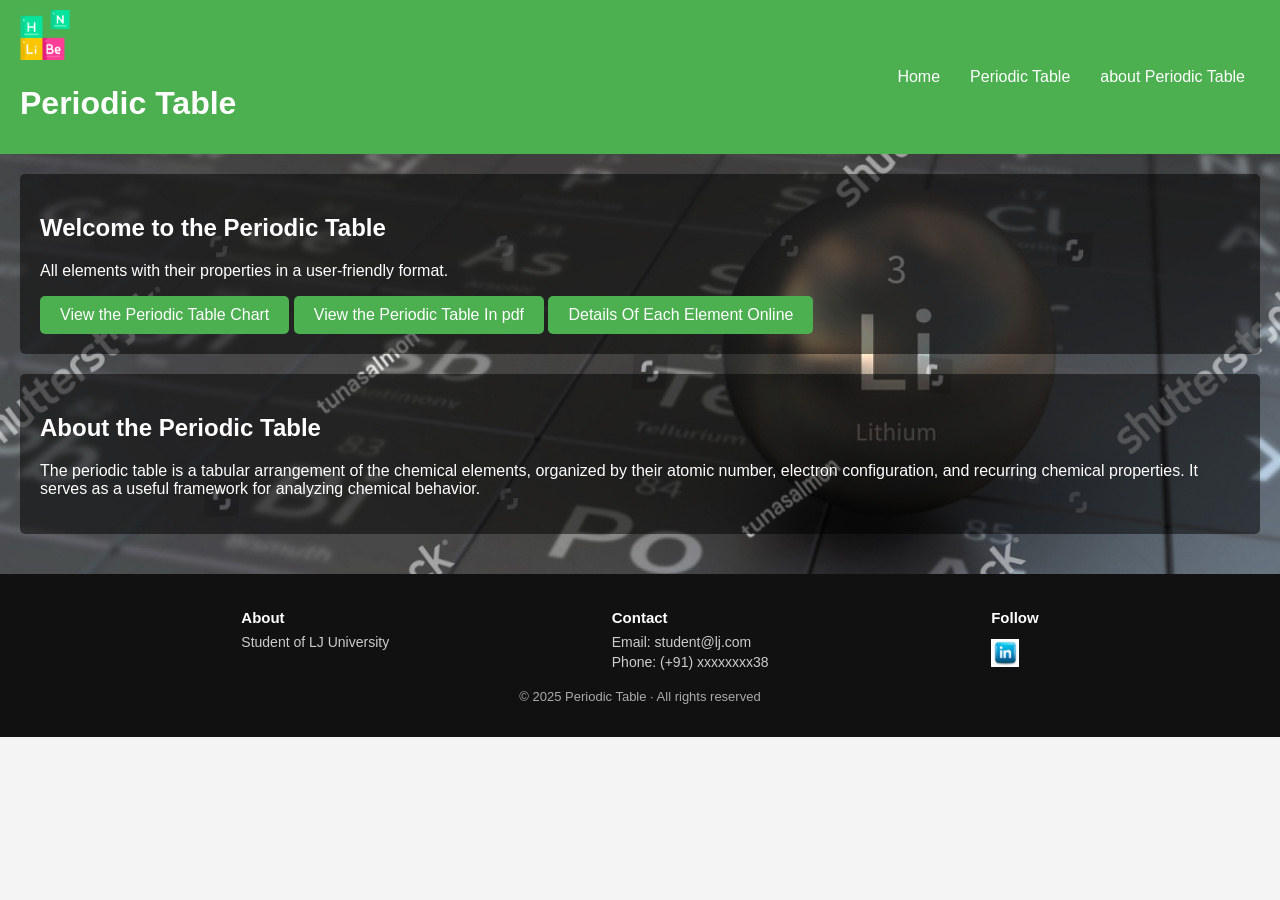
==== index.html @ 5ab3e8d1 "Initial commit" ====
<!DOCTYPE html>
<html lang="en">
<head>
    <meta charset="UTF-8">
    <meta name="viewport" content="width=device-width, initial-scale=1.0">
    <title>Periodic Table</title>
    <link rel="stylesheet" href="style/style.css">
    <script src="app.js"></script>
</head>
<body>
    <header>
        <div class="logo">
            <a href="index.html"><img src="assets/periodic-table.png" alt="Logo" class="img-fluid" /></a>
            <h1>Periodic Table</h1>
        </div>
        <nav>
            <ul>
                <li><a href="#home">Home</a></li>
                <li><a href="periodicTable.html">Periodic Table</a></li>
                <li><a href="about.html">about Periodic Table</a></li>
            </ul>
        </nav>
    </header>

    <main>
        <section id="home">
            <h2>Welcome to the Periodic Table</h2>
            <p>All  elements with their properties in a user-friendly format.</p>
            <a href="assets/PeriodicTable.png" class="btn">View the Periodic Table Chart</a>
            <a href="assets/PeriodicTableMuted2018.pdf" class="btn">View the Periodic Table In pdf</a>
            <a href="https://byjus.com/periodic-table/" class="btn">Details Of Each Element Online </a>


        </section>

        <section id="about">
            <h2>About the Periodic Table</h2>
            <p>The periodic table is a tabular arrangement of the chemical elements, organized by their atomic number, electron configuration, and recurring chemical properties. It serves as a useful framework for analyzing chemical behavior.</p>
        </section>
    </main>

    <footer class="footer">
    <div class="footer-content">
        <div class="footer-section">
        <h3>About</h3>
        <p>Student of LJ University</p>
        </div>

        <div class="footer-section">
        <h3>Contact</h3>
        <p>Email: student@lj.com</p>
        <p>Phone: (+91) xxxxxxxx38</p>
        </div>

        <div class="footer-section">
        <h3>Follow</h3>
        <a
            href="https://www.linkedin.com/in/saeed-machhaliya-464907284"
            target="_blank"
            aria-label="LinkedIn"
        >
            <img src="assets/linkedin-logo-3D.webp" alt="LinkedIn" />
        </a>
        </div>
  </div>

  <p class="footer-bottom">
    © 2025 Periodic Table · All rights reserved
  </p>
</footer>

    <script src="app.js"></script>
</body>
</html>
---- style/style.css ----
body {
    font-family: Arial, sans-serif;
    margin: 0;
    padding: 0;
    background-color: #f4f4f4;
}

header {
    background-color: #4CAF50;
    color: white;
    padding: 10px 20px;
    display: flex;
    justify-content: space-between;
    align-items: center;
}
.specialHeader {
        background-color: #4CAF50;
        color: white;
        align-items: center;
        font-style: italic;
        font-family: Georgia, 'Times New Roman', Times, serif;
        font-size: 50px;
        padding: 10px 20px;}


.logo img {
    width: 50px; /* Adjust logo size */
    height: auto;
}

nav ul {
    list-style-type: none;
    margin: 0;
    padding: 0;
    display: flex;
}

nav ul li {
    margin: 0 15px;
}

nav ul li a {
    color: white;
    text-decoration: none;
}

nav ul li a:hover {
    text-decoration: underline;
}



main {
    padding: 20px;
    background-image: url('../assets/backmain.jpg'); /* Path to your background image */
    background-size: cover;
    background-position: center; /* Center the image */
    color: white; 
}

section {
    background-color: rgba(0, 0, 0, 0.5); /* Semi-transparent background for readability */
    padding: 20px;
    border-radius: 5px;
    margin-bottom: 20px;
}

h2 {
    color: #fff; /* White color for headings */
}

.btn {
    display: inline-block;
    padding: 10px 20px;
    background-color: #4CAF50;
    color: white;
    text-decoration: none;
    border-radius: 5px;
}

.footer {
  background-color: #111;
  color: #eee;
  padding: 20px 10px;
  font-size: 14px;
}

.footer-content {
  display: flex;
  justify-content: space-around;
  align-items: flex-start;
  flex-wrap: wrap;
  gap: 20px;
  max-width: 1000px;
  margin: 0 auto;
}

.footer-section h3 {
  margin-bottom: 8px;
  font-size: 15px;
  color: #fff;
}

.footer-section p {
  margin: 4px 0;
  color: #ccc;
}

.footer-section img {
  width: 28px;
  height: 28px;
  margin-top: 5px;
  transition: transform 0.2s ease;
}

.footer-section img:hover {
  transform: scale(1.1);
}

.footer-bottom {
  text-align: center;
  margin-top: 15px;
  font-size: 13px;
  color: #aaa;
}
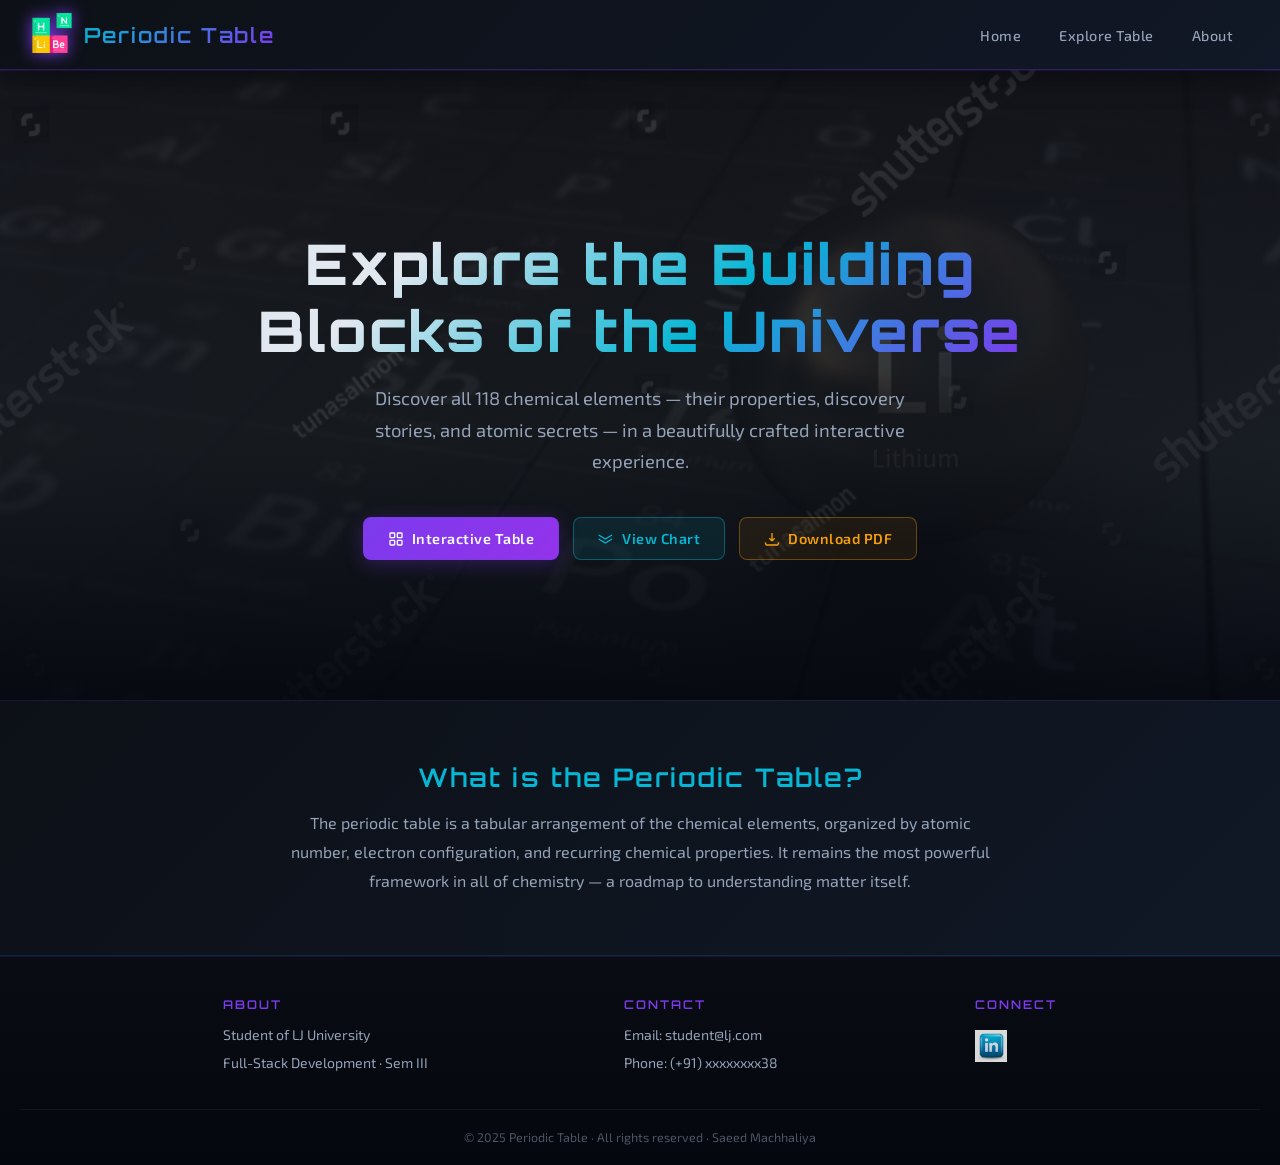
==== commit 03444c6e: "feat: add comprehensive cosmic-themed CSS framework and update project structure with new stylesheet" ====
--- a/index.html
+++ b/index.html
@@ -1,74 +1,84 @@
 <!DOCTYPE html>
 <html lang="en">
 <head>
-    <meta charset="UTF-8">
-    <meta name="viewport" content="width=device-width, initial-scale=1.0">
-    <title>Periodic Table</title>
-    <link rel="stylesheet" href="style/style.css">
-    <script src="app.js"></script>
+  <meta charset="UTF-8" />
+  <meta name="viewport" content="width=device-width, initial-scale=1.0" />
+  <meta name="description" content="Explore all 118 chemical elements with their properties, history, and facts — in a stunning interactive periodic table." />
+  <title>Periodic Table — Interactive Element Explorer</title>
+  <link rel="icon" href="assets/periodic-table.png" type="image/png" />
+  <link rel="stylesheet" href="style/style.css" />
 </head>
 <body>
-    <header>
-        <div class="logo">
-            <a href="index.html"><img src="assets/periodic-table.png" alt="Logo" class="img-fluid" /></a>
-            <h1>Periodic Table</h1>
-        </div>
-        <nav>
-            <ul>
-                <li><a href="#home">Home</a></li>
-                <li><a href="periodicTable.html">Periodic Table</a></li>
-                <li><a href="about.html">about Periodic Table</a></li>
-            </ul>
-        </nav>
-    </header>
 
-    <main>
-        <section id="home">
-            <h2>Welcome to the Periodic Table</h2>
-            <p>All  elements with their properties in a user-friendly format.</p>
-            <a href="assets/PeriodicTable.png" class="btn">View the Periodic Table Chart</a>
-            <a href="assets/PeriodicTableMuted2018.pdf" class="btn">View the Periodic Table In pdf</a>
-            <a href="https://byjus.com/periodic-table/" class="btn">Details Of Each Element Online </a>
+  <!-- ═══════════════════════ HEADER ═══════════════════════ -->
+  <header>
+    <div class="logo">
+      <a href="index.html"><img src="assets/periodic-table.png" alt="Periodic Table Logo" /></a>
+      <h1>Periodic Table</h1>
+    </div>
+    <nav aria-label="Main navigation">
+      <ul>
+        <li><a href="#home">Home</a></li>
+        <li><a href="periodicTable.html">Explore Table</a></li>
+        <li><a href="about.html">About</a></li>
+      </ul>
+    </nav>
+  </header>
 
+  <!-- ═══════════════════════ MAIN ═══════════════════════ -->
+  <main>
 
-        </section>
+    <!-- Hero Section -->
+    <section id="home">
+      <h2>Explore the Building<br/>Blocks of the Universe</h2>
+      <p>Discover all 118 chemical elements — their properties, discovery stories, and atomic secrets — in a beautifully crafted interactive experience.</p>
 
-        <section id="about">
-            <h2>About the Periodic Table</h2>
-            <p>The periodic table is a tabular arrangement of the chemical elements, organized by their atomic number, electron configuration, and recurring chemical properties. It serves as a useful framework for analyzing chemical behavior.</p>
-        </section>
-    </main>
+      <div class="btn-group">
+        <a href="periodicTable.html" class="btn btn-primary" id="btn-explore-table">
+          <svg width="16" height="16" fill="none" stroke="currentColor" stroke-width="2" viewBox="0 0 24 24"><rect x="3" y="3" width="7" height="7" rx="1"/><rect x="14" y="3" width="7" height="7" rx="1"/><rect x="3" y="14" width="7" height="7" rx="1"/><rect x="14" y="14" width="7" height="7" rx="1"/></svg>
+          Interactive Table
+        </a>
+        <a href="assets/PeriodicTable.png" class="btn btn-secondary" id="btn-view-chart" target="_blank">
+          <svg width="16" height="16" fill="none" stroke="currentColor" stroke-width="2" viewBox="0 0 24 24"><path d="M1 6l10 6 10-6"/><path d="M1 12l10 6 10-6"/></svg>
+          View Chart
+        </a>
+        <a href="assets/PeriodicTableMuted2018.pdf" class="btn btn-outline" id="btn-download-pdf" target="_blank">
+          <svg width="16" height="16" fill="none" stroke="currentColor" stroke-width="2" viewBox="0 0 24 24"><path d="M12 15V3m0 12l-4-4m4 4l4-4"/><path d="M2 17l.621 2.485A2 2 0 004.561 21h14.878a2 2 0 001.94-1.515L22 17"/></svg>
+          Download PDF
+        </a>
+      </div>
+    </section>
 
-    <footer class="footer">
+    <!-- About Blurb -->
+    <section id="about">
+      <h2>What is the Periodic Table?</h2>
+      <p>The periodic table is a tabular arrangement of the chemical elements, organized by atomic number, electron configuration, and recurring chemical properties. It remains the most powerful framework in all of chemistry — a roadmap to understanding matter itself.</p>
+    </section>
+
+  </main>
+
+  <!-- ═══════════════════════ FOOTER ═══════════════════════ -->
+  <footer class="footer">
     <div class="footer-content">
-        <div class="footer-section">
+      <div class="footer-section">
         <h3>About</h3>
         <p>Student of LJ University</p>
-        </div>
-
-        <div class="footer-section">
+        <p>Full-Stack Development · Sem III</p>
+      </div>
+      <div class="footer-section">
         <h3>Contact</h3>
         <p>Email: student@lj.com</p>
         <p>Phone: (+91) xxxxxxxx38</p>
-        </div>
+      </div>
+      <div class="footer-section">
+        <h3>Connect</h3>
+        <a href="https://www.linkedin.com/in/saeed-machhaliya-464907284" target="_blank" aria-label="LinkedIn Profile">
+          <img src="assets/linkedin-logo-3D.webp" alt="LinkedIn" />
+        </a>
+      </div>
+    </div>
+    <p class="footer-bottom">© 2025 Periodic Table · All rights reserved · Saeed Machhaliya</p>
+  </footer>
 
-        <div class="footer-section">
-        <h3>Follow</h3>
-        <a
-            href="https://www.linkedin.com/in/saeed-machhaliya-464907284"
-            target="_blank"
-            aria-label="LinkedIn"
-        >
-            <img src="assets/linkedin-logo-3D.webp" alt="LinkedIn" />
-        </a>
-        </div>
-  </div>
-
-  <p class="footer-bottom">
-    © 2025 Periodic Table · All rights reserved
-  </p>
-</footer>
-
-    <script src="app.js"></script>
 </body>
 </html>
--- a/style/style.css
+++ b/style/style.css
@@ -1,88 +1,279 @@
+/* =============================================
+   COSMIC PERIODIC TABLE — SHARED STYLES
+   Theme: Deep Space Dark with Neon Accents
+   ============================================= */
+
+@import url('https://fonts.googleapis.com/css2?family=Orbitron:wght@400;600;800&family=Exo+2:wght@300;400;600;700&family=Space+Mono:wght@400;700&display=swap');
+
+:root {
+  --bg-dark: #05070f;
+  --bg-card: #0d1117;
+  --bg-surface: #111827;
+  --accent-primary: #7c3aed;   /* violet */
+  --accent-secondary: #06b6d4; /* cyan */
+  --accent-gold: #f59e0b;      /* amber */
+  --accent-rose: #f43f5e;      /* rose */
+  --text-primary: #e2e8f0;
+  --text-secondary: #94a3b8;
+  --text-muted: #4b5563;
+  --border-glow: rgba(124, 58, 237, 0.4);
+  --glow-cyan: rgba(6, 182, 212, 0.3);
+  --glow-gold: rgba(245, 158, 11, 0.3);
+}
+
+* {
+  box-sizing: border-box;
+  margin: 0;
+  padding: 0;
+}
+
 body {
-    font-family: Arial, sans-serif;
-    margin: 0;
-    padding: 0;
-    background-color: #f4f4f4;
-}
-
+  font-family: 'Exo 2', sans-serif;
+  background-color: var(--bg-dark);
+  background-image:
+    radial-gradient(ellipse at 20% 20%, rgba(124,58,237,0.08) 0%, transparent 50%),
+    radial-gradient(ellipse at 80% 80%, rgba(6,182,212,0.06) 0%, transparent 50%),
+    url("data:image/svg+xml,%3Csvg width='60' height='60' viewBox='0 0 60 60' xmlns='http://www.w3.org/2000/svg'%3E%3Cg fill='none' fill-rule='evenodd'%3E%3Cg fill='%239C92AC' fill-opacity='0.03'%3E%3Ccircle cx='30' cy='30' r='1'/%3E%3C/g%3E%3C/g%3E%3C/svg%3E");
+  color: var(--text-primary);
+  min-height: 100vh;
+}
+
+/* ─── HEADER ─── */
 header {
-    background-color: #4CAF50;
-    color: white;
-    padding: 10px 20px;
-    display: flex;
-    justify-content: space-between;
-    align-items: center;
-}
-.specialHeader {
-        background-color: #4CAF50;
-        color: white;
-        align-items: center;
-        font-style: italic;
-        font-family: Georgia, 'Times New Roman', Times, serif;
-        font-size: 50px;
-        padding: 10px 20px;}
-
+  background: linear-gradient(135deg, rgba(13,17,23,0.98) 0%, rgba(17,24,39,0.98) 100%);
+  backdrop-filter: blur(20px);
+  border-bottom: 1px solid rgba(124, 58, 237, 0.3);
+  padding: 0 2rem;
+  height: 70px;
+  display: flex;
+  justify-content: space-between;
+  align-items: center;
+  position: sticky;
+  top: 0;
+  z-index: 50;
+  box-shadow: 0 4px 30px rgba(0,0,0,0.5), 0 1px 0 rgba(124,58,237,0.2);
+}
+
+.logo {
+  display: flex;
+  align-items: center;
+  gap: 12px;
+  text-decoration: none;
+}
 
 .logo img {
-    width: 50px; /* Adjust logo size */
-    height: auto;
-}
-
+  width: 40px;
+  height: 40px;
+  filter: drop-shadow(0 0 8px var(--accent-primary));
+  transition: filter 0.3s ease;
+}
+
+.logo:hover img {
+  filter: drop-shadow(0 0 14px var(--accent-secondary));
+}
+
+h1 {
+  font-family: 'Orbitron', sans-serif;
+  font-size: 1.3rem;
+  font-weight: 600;
+  color: var(--text-primary);
+  letter-spacing: 2px;
+  background: linear-gradient(135deg, var(--accent-secondary), var(--accent-primary));
+  -webkit-background-clip: text;
+  -webkit-text-fill-color: transparent;
+  background-clip: text;
+}
+
+/* ─── NAV ─── */
 nav ul {
-    list-style-type: none;
-    margin: 0;
-    padding: 0;
-    display: flex;
-}
-
-nav ul li {
-    margin: 0 15px;
+  list-style: none;
+  display: flex;
+  gap: 8px;
 }
 
 nav ul li a {
-    color: white;
-    text-decoration: none;
+  color: var(--text-secondary);
+  text-decoration: none;
+  font-family: 'Exo 2', sans-serif;
+  font-size: 0.9rem;
+  font-weight: 500;
+  letter-spacing: 0.5px;
+  padding: 6px 14px;
+  border-radius: 6px;
+  border: 1px solid transparent;
+  transition: all 0.25s ease;
 }
 
 nav ul li a:hover {
-    text-decoration: underline;
-}
-
-
-
+  color: var(--accent-secondary);
+  border-color: rgba(6, 182, 212, 0.3);
+  background: rgba(6, 182, 212, 0.05);
+  text-decoration: none;
+}
+
+/* ─── MAIN / HOME ─── */
 main {
-    padding: 20px;
-    background-image: url('../assets/backmain.jpg'); /* Path to your background image */
-    background-size: cover;
-    background-position: center; /* Center the image */
-    color: white; 
-}
-
-section {
-    background-color: rgba(0, 0, 0, 0.5); /* Semi-transparent background for readability */
-    padding: 20px;
-    border-radius: 5px;
-    margin-bottom: 20px;
-}
-
-h2 {
-    color: #fff; /* White color for headings */
+  min-height: calc(100vh - 70px - 160px);
+  padding: 0;
+  position: relative;
+  overflow: hidden;
+}
+
+/* Hero Section */
+#home {
+  min-height: 70vh;
+  display: flex;
+  flex-direction: column;
+  align-items: center;
+  justify-content: center;
+  text-align: center;
+  padding: 80px 40px 60px;
+  background-image: url('../assets/backmain.jpg');
+  background-size: cover;
+  background-position: center;
+  position: relative;
+}
+
+#home::before {
+  content: '';
+  position: absolute;
+  inset: 0;
+  background: linear-gradient(
+    180deg,
+    rgba(5,7,15,0.75) 0%,
+    rgba(13,17,23,0.85) 60%,
+    rgba(5,7,15,0.97) 100%
+  );
+}
+
+#home > * {
+  position: relative;
+  z-index: 1;
+}
+
+#home h2 {
+  font-family: 'Orbitron', sans-serif;
+  font-size: clamp(2rem, 5vw, 3.5rem);
+  font-weight: 800;
+  background: linear-gradient(135deg, #e2e8f0 20%, var(--accent-secondary) 60%, var(--accent-primary) 100%);
+  -webkit-background-clip: text;
+  -webkit-text-fill-color: transparent;
+  background-clip: text;
+  margin-bottom: 1.2rem;
+  line-height: 1.2;
+  letter-spacing: 2px;
+}
+
+#home p {
+  font-size: 1.15rem;
+  color: var(--text-secondary);
+  max-width: 560px;
+  margin: 0 auto 2.5rem;
+  line-height: 1.7;
+}
+
+/* Button Group */
+.btn-group {
+  display: flex;
+  flex-wrap: wrap;
+  gap: 14px;
+  justify-content: center;
 }
 
 .btn {
-    display: inline-block;
-    padding: 10px 20px;
-    background-color: #4CAF50;
-    color: white;
-    text-decoration: none;
-    border-radius: 5px;
-}
-
+  display: inline-flex;
+  align-items: center;
+  gap: 8px;
+  padding: 12px 24px;
+  font-family: 'Exo 2', sans-serif;
+  font-size: 0.9rem;
+  font-weight: 600;
+  letter-spacing: 0.5px;
+  text-decoration: none;
+  border-radius: 8px;
+  border: 1px solid transparent;
+  cursor: pointer;
+  transition: all 0.3s ease;
+  position: relative;
+  overflow: hidden;
+}
+
+.btn::before {
+  content: '';
+  position: absolute;
+  inset: 0;
+  opacity: 0;
+  transition: opacity 0.3s ease;
+  background: linear-gradient(135deg, rgba(255,255,255,0.1), transparent);
+}
+
+.btn:hover::before { opacity: 1; }
+
+.btn-primary {
+  background: linear-gradient(135deg, var(--accent-primary), #9333ea);
+  color: white;
+  border-color: rgba(124,58,237,0.5);
+  box-shadow: 0 4px 20px rgba(124,58,237,0.3);
+}
+.btn-primary:hover {
+  transform: translateY(-2px);
+  box-shadow: 0 8px 30px rgba(124,58,237,0.5);
+}
+
+.btn-secondary {
+  background: rgba(6,182,212,0.1);
+  color: var(--accent-secondary);
+  border-color: rgba(6,182,212,0.4);
+}
+.btn-secondary:hover {
+  background: rgba(6,182,212,0.2);
+  transform: translateY(-2px);
+  box-shadow: 0 8px 24px rgba(6,182,212,0.2);
+}
+
+.btn-outline {
+  background: rgba(245,158,11,0.08);
+  color: var(--accent-gold);
+  border-color: rgba(245,158,11,0.35);
+}
+.btn-outline:hover {
+  background: rgba(245,158,11,0.15);
+  transform: translateY(-2px);
+  box-shadow: 0 8px 24px rgba(245,158,11,0.2);
+}
+
+/* About section on home page */
+#about {
+  background: linear-gradient(135deg, rgba(13,17,23,0.95), rgba(17,24,39,0.95));
+  border-top: 1px solid rgba(124,58,237,0.15);
+  border-bottom: 1px solid rgba(6,182,212,0.15);
+  padding: 60px 40px;
+  text-align: center;
+}
+
+#about h2 {
+  font-family: 'Orbitron', sans-serif;
+  font-size: 1.6rem;
+  font-weight: 600;
+  color: var(--accent-secondary);
+  margin-bottom: 1rem;
+  letter-spacing: 2px;
+}
+
+#about p {
+  color: var(--text-secondary);
+  font-size: 1rem;
+  line-height: 1.8;
+  max-width: 700px;
+  margin: 0 auto;
+}
+
+/* ─── FOOTER ─── */
 .footer {
-  background-color: #111;
-  color: #eee;
-  padding: 20px 10px;
-  font-size: 14px;
+  background: linear-gradient(180deg, #0a0c14 0%, #05070f 100%);
+  border-top: 1px solid rgba(124,58,237,0.2);
+  padding: 40px 20px 20px;
+  font-size: 0.875rem;
 }
 
 .footer-content {
@@ -90,36 +281,67 @@
   justify-content: space-around;
   align-items: flex-start;
   flex-wrap: wrap;
-  gap: 20px;
+  gap: 30px;
   max-width: 1000px;
-  margin: 0 auto;
+  margin: 0 auto 30px;
 }
 
 .footer-section h3 {
-  margin-bottom: 8px;
-  font-size: 15px;
-  color: #fff;
+  font-family: 'Orbitron', sans-serif;
+  font-size: 0.75rem;
+  font-weight: 600;
+  letter-spacing: 2px;
+  text-transform: uppercase;
+  color: var(--accent-primary);
+  margin-bottom: 12px;
 }
 
 .footer-section p {
-  margin: 4px 0;
-  color: #ccc;
+  color: var(--text-secondary);
+  margin: 5px 0;
+  line-height: 1.6;
 }
 
 .footer-section img {
-  width: 28px;
-  height: 28px;
-  margin-top: 5px;
-  transition: transform 0.2s ease;
+  width: 32px;
+  height: 32px;
+  margin-top: 6px;
+  transition: transform 0.3s ease, filter 0.3s ease;
+  filter: brightness(0.85);
 }
 
 .footer-section img:hover {
-  transform: scale(1.1);
+  transform: scale(1.15) translateY(-2px);
+  filter: brightness(1) drop-shadow(0 0 8px var(--accent-secondary));
 }
 
 .footer-bottom {
   text-align: center;
-  margin-top: 15px;
-  font-size: 13px;
-  color: #aaa;
-}
+  font-size: 0.78rem;
+  color: var(--text-muted);
+  padding-top: 20px;
+  border-top: 1px solid rgba(255,255,255,0.05);
+}
+
+/* ─── SPECIALHEADER (periodicTable.html h1) ─── */
+.specialHeader {
+  font-family: 'Orbitron', sans-serif !important;
+  font-size: clamp(1.2rem, 3vw, 2rem) !important;
+  font-weight: 700 !important;
+  font-style: normal !important;
+  letter-spacing: 3px !important;
+  background: linear-gradient(135deg, var(--accent-secondary), var(--accent-primary));
+  -webkit-background-clip: text;
+  -webkit-text-fill-color: transparent;
+  background-clip: text;
+  text-shadow: none !important;
+  padding: 0 !important;
+}
+
+/* ─── SECTION (generic) ─── */
+section {
+  background: transparent;
+  border-radius: 0;
+  margin: 0;
+  padding: 0;
+}
